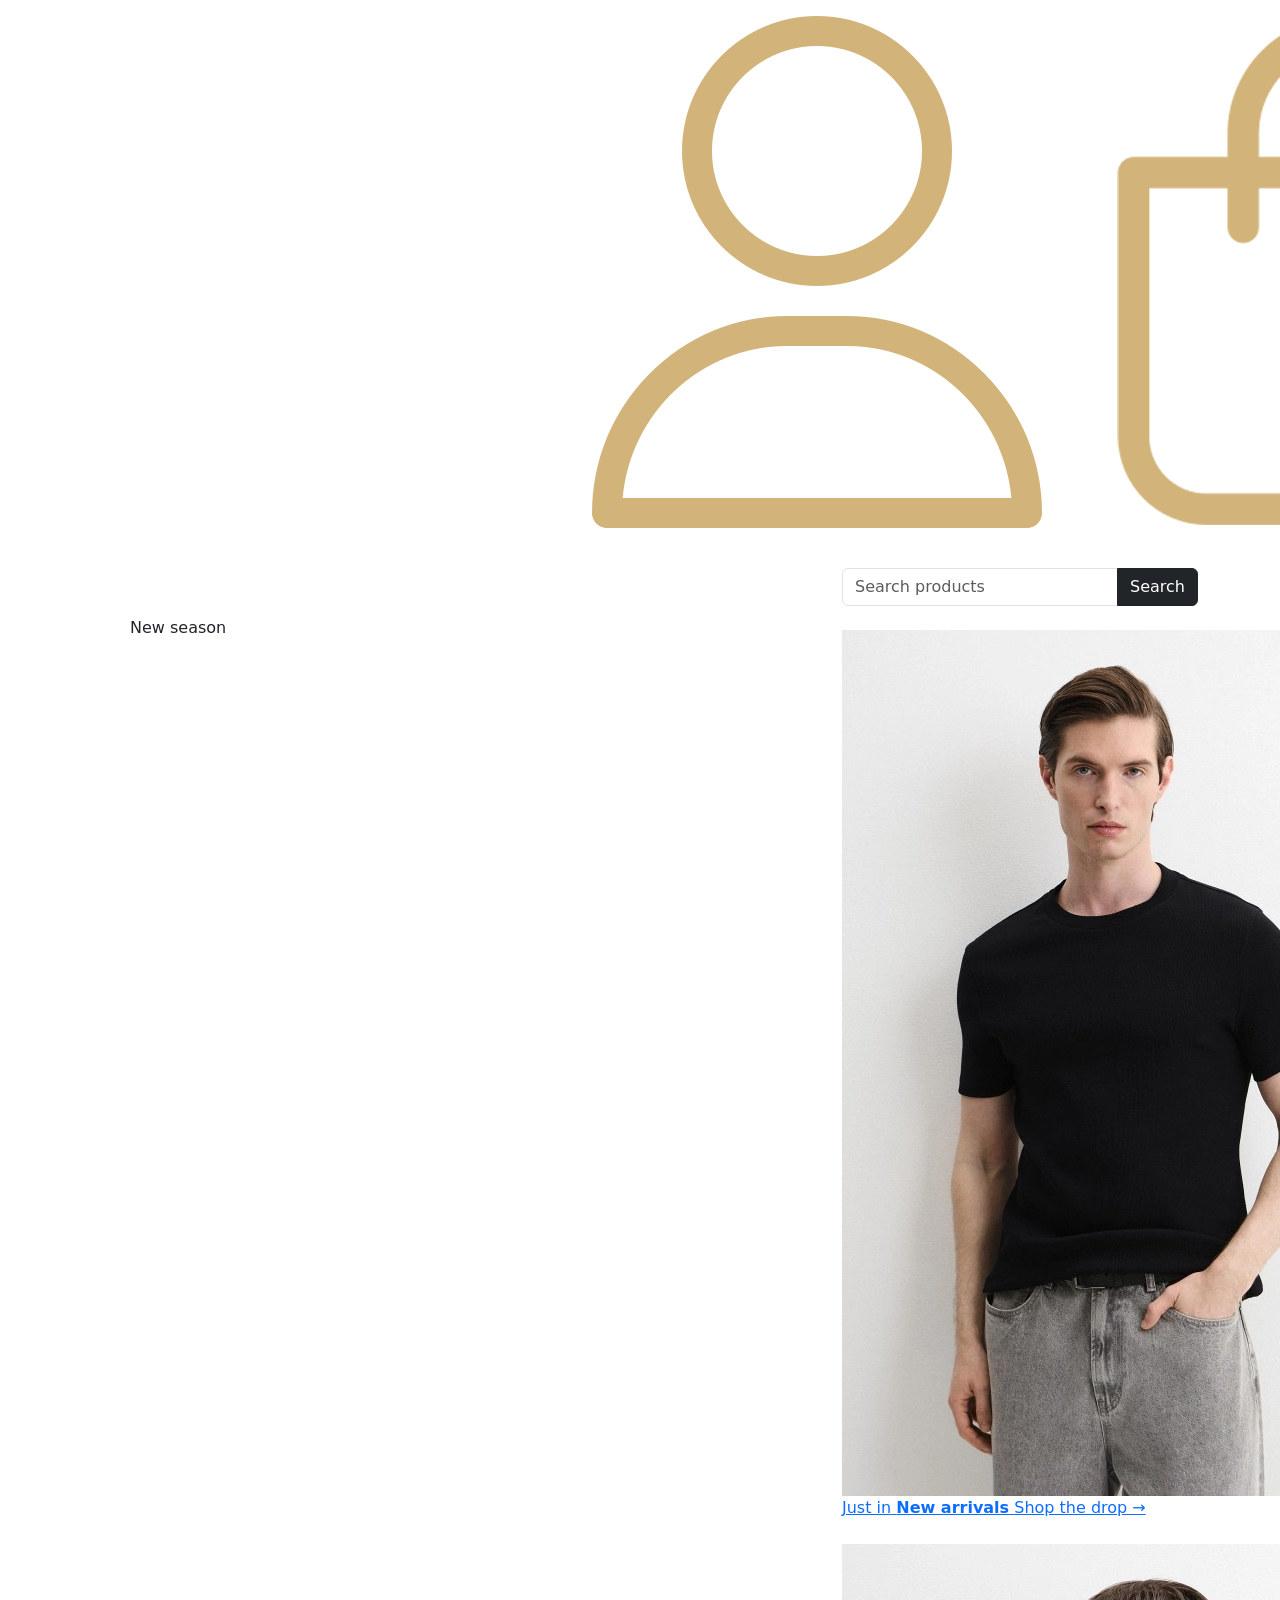
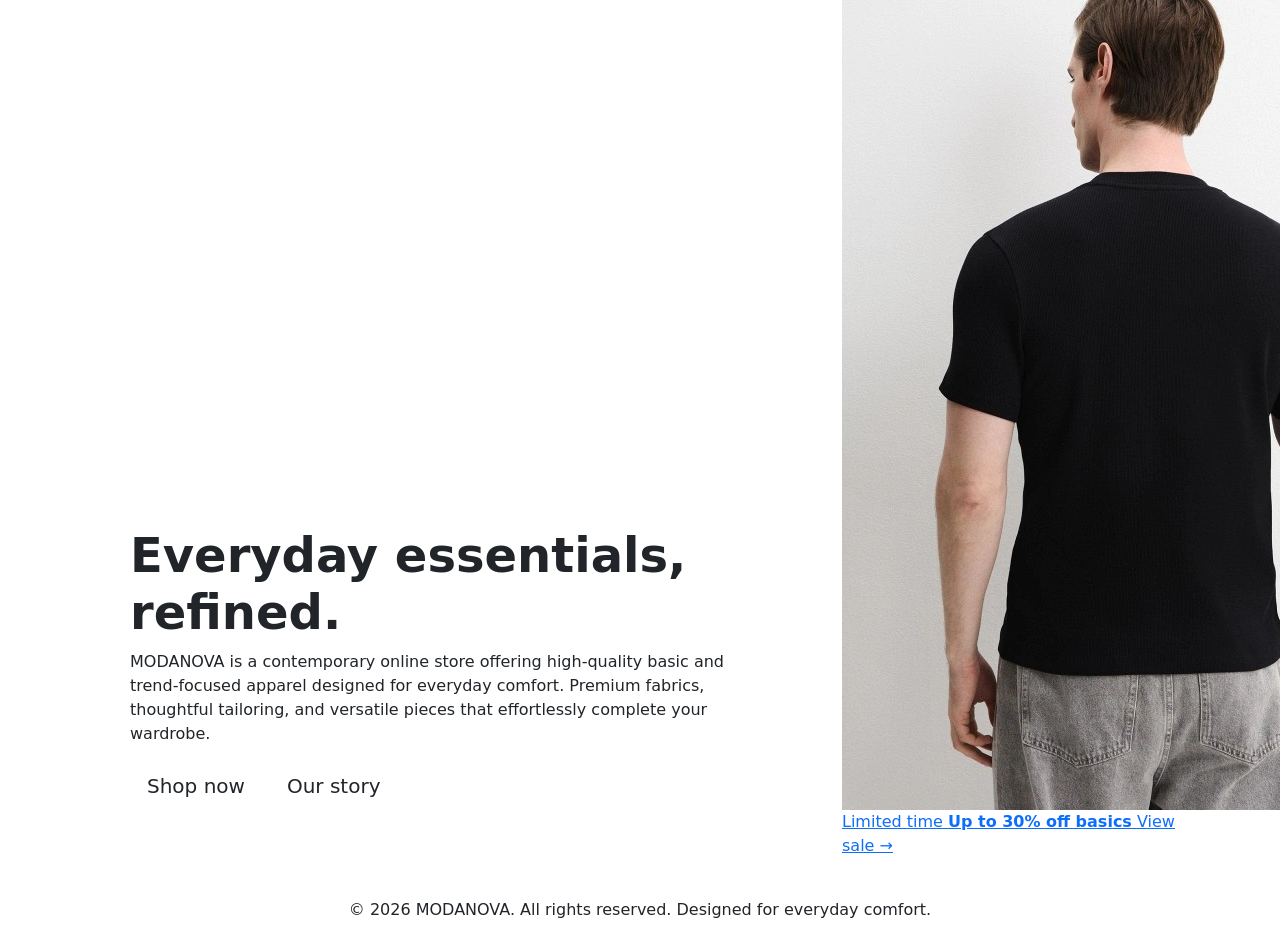
==== index.html @ 7914230b "all png, jpg, jpeg moved to photo" ====
<!DOCTYPE html>
<html lang="en">
<head>
    <meta charset="UTF-8">
    <meta name="viewport" content="width=device-width, initial-scale=1.0">
    <title>MODANOVA - Home</title>
    <link href="https://cdn.jsdelivr.net/npm/bootstrap@5.3.2/dist/css/bootstrap.min.css" rel="stylesheet">
    <link rel="stylesheet" href="style.css">
    <link rel="stylesheet" href="main.css">
    <link rel="icon" type="image/png" href="photo/logo.png">
</head>
<body class="d-flex flex-column min-vh-100">
<nav class="navbar navbar-expand-lg custom-navbar py-3" data-bs-theme="dark">
    <div class="container">
        <a class="navbar-brand fw-bold tracking-wide" href="index.html">MODANOVA</a>
        <button class="navbar-toggler" type="button" data-bs-toggle="collapse" data-bs-target="#navbarNav">
            <span class="navbar-toggler-icon"></span>
        </button>
        <div class="collapse navbar-collapse" id="navbarNav">
            <ul class="navbar-nav me-auto ms-4">
                <li class="nav-item"><a class="nav-link active fw-bold" href="index.html">Home</a></li>
                <li class="nav-item"><a class="nav-link" href="catalogue.html">Catalogue</a></li>
                <li class="nav-item"><a class="nav-link" href="about.html">About</a></li>
                <li class="nav-item"><a class="nav-link" href="contact.html">Contact</a></li>
            </ul>
            <div class="nav-icons d-flex align-items-center gap-3">
                <a href="#" class="nav-icon" title="Profile">
                    <img src="photo/user.png" alt="User profile">
                </a>
                <a href="#" class="nav-icon" title="Cart">
                    <img src="photo/basket.png" alt="Basket">
                </a>
            </div>
        </div>
    </div>
</nav>

<main class="flex-grow-1 container my-4">
    <div class="row g-4">
        <section class="col-12 col-lg-8">
            <div class="promo-main d-flex flex-column justify-content-between p-4 p-md-5 h-100">
                <p class="eyebrow mb-0">New season</p>
                <div>
                    <h1 class="display-5 fw-bold">Everyday essentials, refined.</h1>
                    <p class="promo-text">MODANOVA is a contemporary online store offering high-quality basic and trend-focused apparel designed for everyday comfort. Premium fabrics, thoughtful tailoring, and versatile pieces that effortlessly complete your wardrobe.</p>
                    <div class="d-flex flex-wrap gap-2">
                        <a href="catalogue.html" class="btn btn-gold btn-lg">Shop now</a>
                        <a href="about.html" class="btn btn-outline-gold btn-lg">Our story</a>
                    </div>
                </div>
            </div>
        </section>

        <aside class="col-12 col-lg-4 d-flex flex-column gap-4">
            <form class="input-group" action="catalogue.html" method="get" role="search">
                <input type="search" name="q" class="form-control" placeholder="Search products" aria-label="Search products">
                <button class="btn btn-dark" type="submit">Search</button>
            </form>

            <a href="catalogue.html" class="promo-card">
                <img src="photo/blacktshirt1.jpg" alt="Black basic t-shirt">
                <span class="promo-label">
                    <span class="eyebrow">Just in</span>
                    <strong>New arrivals</strong>
                    <span class="promo-link">Shop the drop &rarr;</span>
                </span>
            </a>

            <a href="catalogue.html" class="promo-card">
                <img src="photo/blacktshirt2.jpg" alt="Black t-shirt on sale">
                <span class="promo-label">
                    <span class="eyebrow">Limited time</span>
                    <strong>Up to 30% off basics</strong>
                    <span class="promo-link">View sale &rarr;</span>
                </span>
            </a>
        </aside>
    </div>
</main>

<footer class="site-footer text-center py-3">
    <p class="mb-0">© 2026 MODANOVA. All rights reserved. Designed for everyday comfort.</p>
</footer>

<script src="https://cdn.jsdelivr.net/npm/bootstrap@5.3.2/dist/js/bootstrap.bundle.min.js"></script>
</body>
</html>
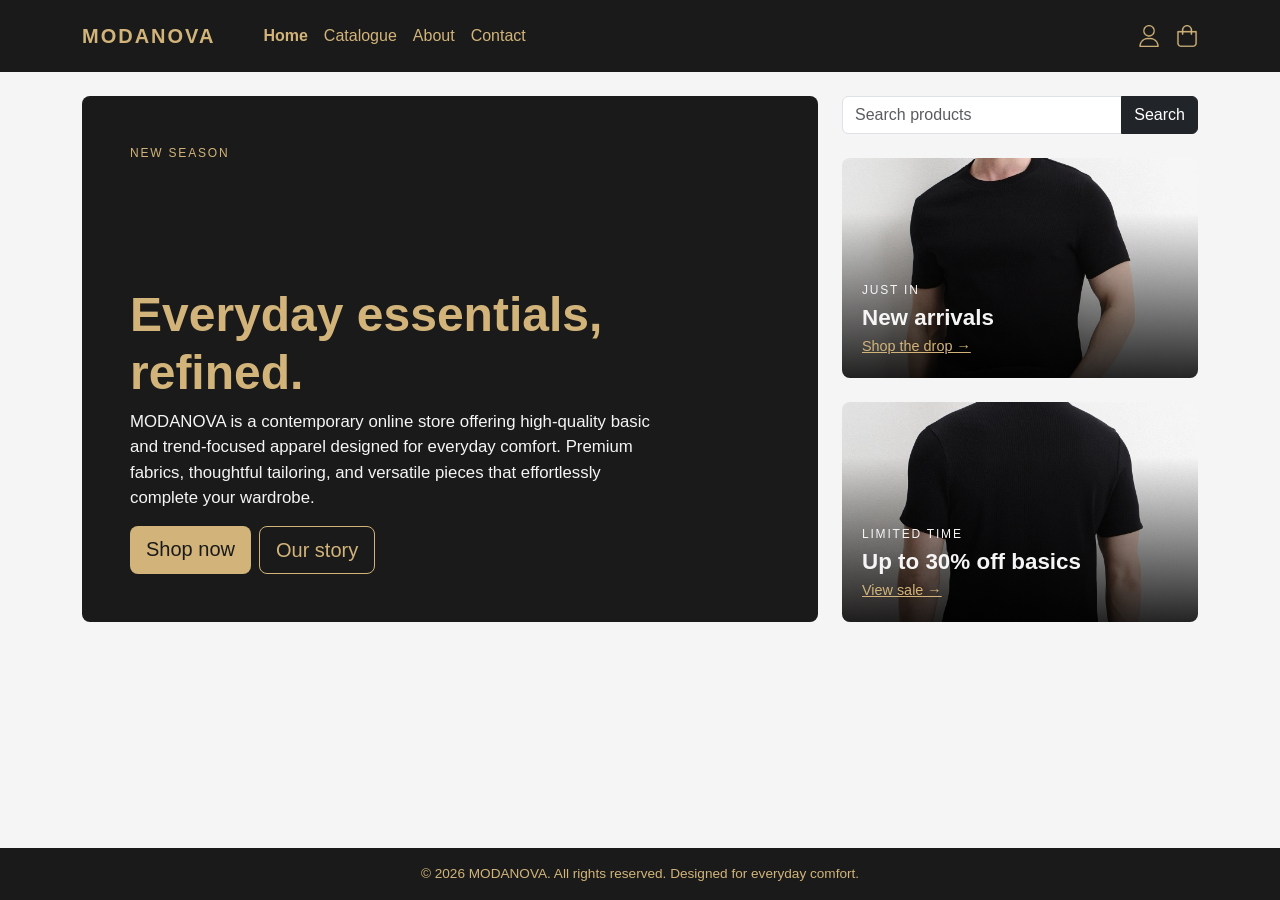
==== commit cb7fdacd: "Add dynamic catalogue with filter and live search; organize files into folders" ====
--- a/index.html
+++ b/index.html
@@ -5,8 +5,8 @@
     <meta name="viewport" content="width=device-width, initial-scale=1.0">
     <title>MODANOVA - Home</title>
     <link href="https://cdn.jsdelivr.net/npm/bootstrap@5.3.2/dist/css/bootstrap.min.css" rel="stylesheet">
-    <link rel="stylesheet" href="style.css">
-    <link rel="stylesheet" href="main.css">
+    <link rel="stylesheet" href="css/style.css">
+    <link rel="stylesheet" href="css/main.css">
     <link rel="icon" type="image/png" href="photo/logo.png">
 </head>
 <body class="d-flex flex-column min-vh-100">
--- a/css/style.css
+++ b/css/style.css
@@ -0,0 +1,41 @@
+html { overflow-y: scroll; }
+
+body {
+    font-family: -apple-system, BlinkMacSystemFont, "Segoe UI", Roboto, Helvetica, Arial, sans-serif;
+    background-color: #f5f5f5;
+}
+
+.tracking-wide {
+    letter-spacing: 2px;
+}
+
+.custom-navbar {
+    background-color: #1a1a1a; 
+}
+.custom-navbar .navbar-brand, .custom-navbar .nav-link {
+    color: #d2b47a !important; 
+}
+
+.nav-icon {
+    display: inline-flex;
+    align-items: center;
+    justify-content: center;
+    line-height: 0;
+}
+
+.nav-icon img {
+    width: 22px;
+    height: 22px;
+    object-fit: contain;
+}
+
+.nav-icon:hover {
+    opacity: 0.7;
+    transform: translateY(-1px);
+}
+
+.site-footer {
+    background-color: #1a1a1a;
+    color: #d2b47a;
+    font-size: 0.85rem;
+}
--- a/css/main.css
+++ b/css/main.css
@@ -0,0 +1,102 @@
+
+.promo-main {
+    background-color: #1a1a1a;
+    color: #f5f5f5;
+    border-radius: 8px;
+    min-height: 480px;
+}
+.promo-main h1 {
+    color: #d2b47a;
+}
+.promo-text {
+    max-width: 520px;
+    font-size: 1.05rem;
+}
+
+
+.eyebrow {
+    color: #d2b47a;
+    font-size: 0.75rem;
+    letter-spacing: 0.15em;
+    text-transform: uppercase;
+}
+
+
+.btn-gold {
+    background-color: #d2b47a;
+    color: #1a1a1a;
+    border: 0;
+}
+.btn-gold:hover {
+    background-color: #e0c690;
+    color: #1a1a1a;
+}
+.btn-outline-gold {
+    border: 1px solid #d2b47a;
+    color: #d2b47a;
+    background: transparent;
+}
+.btn-outline-gold:hover {
+    background-color: #d2b47a;
+    color: #1a1a1a;
+}
+
+
+.promo-card {
+    position: relative;
+    display: block;
+    flex: 1 1 0;
+    min-height: 220px;
+    overflow: hidden;
+    border-radius: 8px;
+    text-decoration: none;
+}
+.promo-card img {
+    position: absolute;
+    inset: 0;
+    width: 100%;
+    height: 100%;
+    object-fit: cover;
+    transition: transform 0.3s;
+}
+.promo-card:hover img {
+    transform: scale(1.05);
+}
+
+.promo-card::after {
+    content: "";
+    position: absolute;
+    inset: 0;
+    background: linear-gradient(to top, rgba(0, 0, 0, 0.85), rgba(0, 0, 0, 0) 75%);
+}
+.promo-label {
+    position: absolute;
+    left: 20px;
+    bottom: 20px;
+    z-index: 1;
+    display: flex;
+    flex-direction: column;
+    gap: 2px;
+    color: #f5f5f5;
+}
+.promo-label strong {
+    font-size: 1.4rem;
+}
+.promo-label .eyebrow {
+    color: #f5f5f5;
+}
+.promo-link {
+    color: #d2b47a;
+    font-size: 0.9rem;
+    text-decoration: underline;
+}
+
+/* Tablet */
+@media (max-width: 992px) {
+    .promo-main { min-height: 360px; }
+}
+/* Mobile */
+@media (max-width: 576px) {
+    .promo-main { min-height: 300px; }
+    .promo-main h1 { font-size: 2rem; }
+}
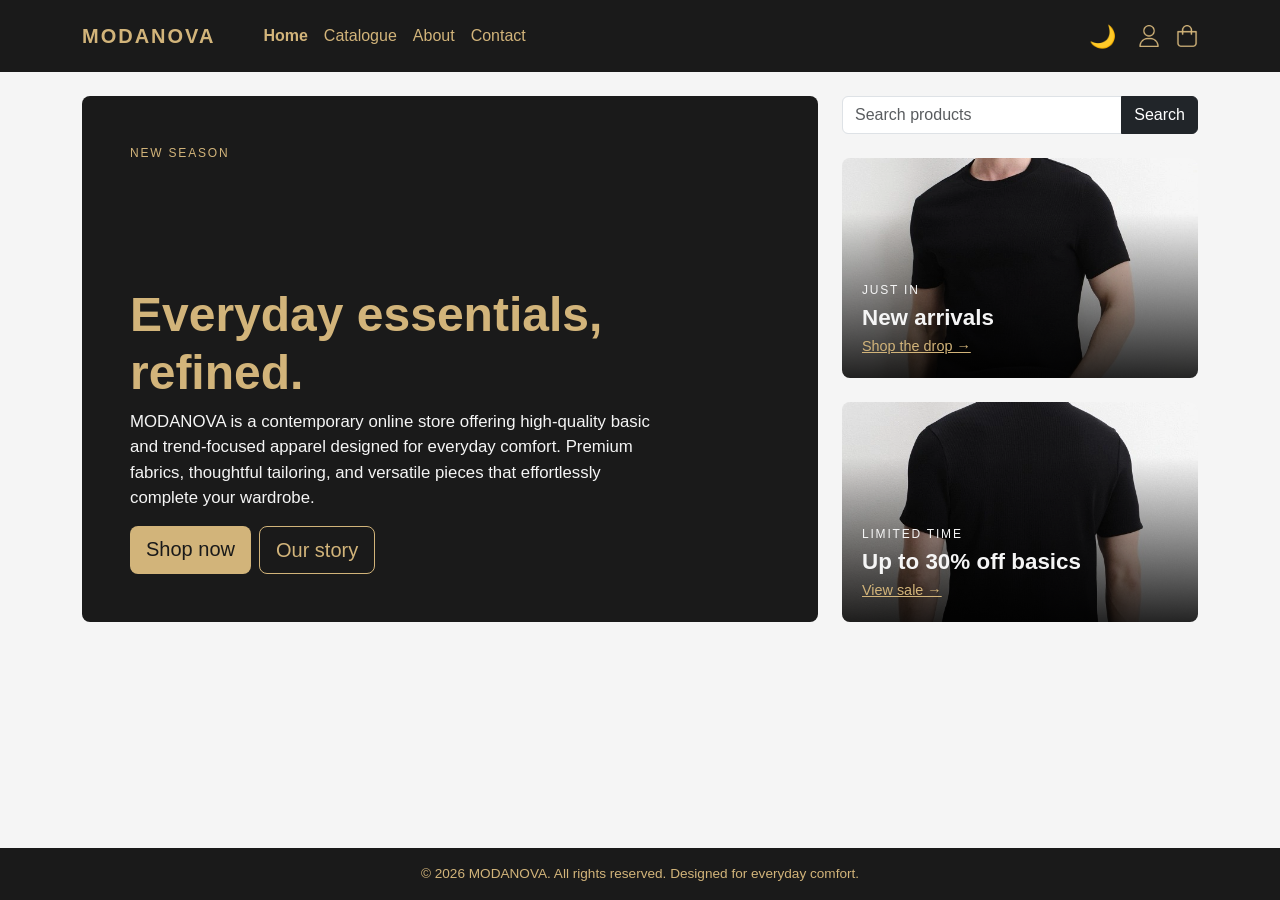
==== commit 2a4b338f: "Add dark mode styles to all pages" ====
--- a/index.html
+++ b/index.html
@@ -24,6 +24,7 @@
                 <li class="nav-item"><a class="nav-link" href="contact.html">Contact</a></li>
             </ul>
             <div class="nav-icons d-flex align-items-center gap-3">
+                <button id="themeButton" class="theme-btn">🌙</button>
                 <a href="#" class="nav-icon" title="Profile">
                     <img src="photo/user.png" alt="User profile">
                 </a>
@@ -83,5 +84,8 @@
 </footer>
 
 <script src="https://cdn.jsdelivr.net/npm/bootstrap@5.3.2/dist/js/bootstrap.bundle.min.js"></script>
+<script src="js/cart.js"></script>
+<script src="https://code.jquery.com/jquery-3.7.1.min.js"></script>
+<script src="js/ui-effects.js"></script>
 </body>
 </html>
--- a/css/style.css
+++ b/css/style.css
@@ -38,4 +38,67 @@
     background-color: #1a1a1a;
     color: #d2b47a;
     font-size: 0.85rem;
-}+}
+
+
+.theme-btn {
+    background: none;
+    border: none;
+    font-size: 22px;
+    cursor: pointer;
+    transition: 0.3s;
+}
+
+.theme-btn:hover {
+    opacity: 0.7;
+    transform: translateY(-1px);
+}
+
+.dark-mode {
+    background-color: #222;
+    color: white;
+}
+
+.dark-mode .text-muted,
+.dark-mode .text-dark {
+    color: white !important;
+}
+
+.dark-mode .product-card,
+.dark-mode .contact-card,
+.dark-mode .about-text {
+    background-color: #333;
+    color: white;
+}
+
+.dark-mode .product-name,
+.dark-mode .price,
+.dark-mode .product-info,
+.dark-mode .about-text h1,
+.dark-mode .about-text h2 {
+    color: white;
+}
+
+.dark-mode .table {
+    --bs-table-bg: #333;
+    --bs-table-color: white;
+}
+
+.dark-mode .form-control,
+.dark-mode .form-select {
+    color: white;
+    border-color: #777;
+}
+
+.dark-mode .form-control::placeholder {
+    color: #aaa;
+}
+
+.dark-mode .breadcrumb-item,
+.dark-mode .breadcrumb-item a {
+    color: white !important;
+}
+
+.dark-mode .bg-light-subtle {
+    background-color: #333 !important;
+}
